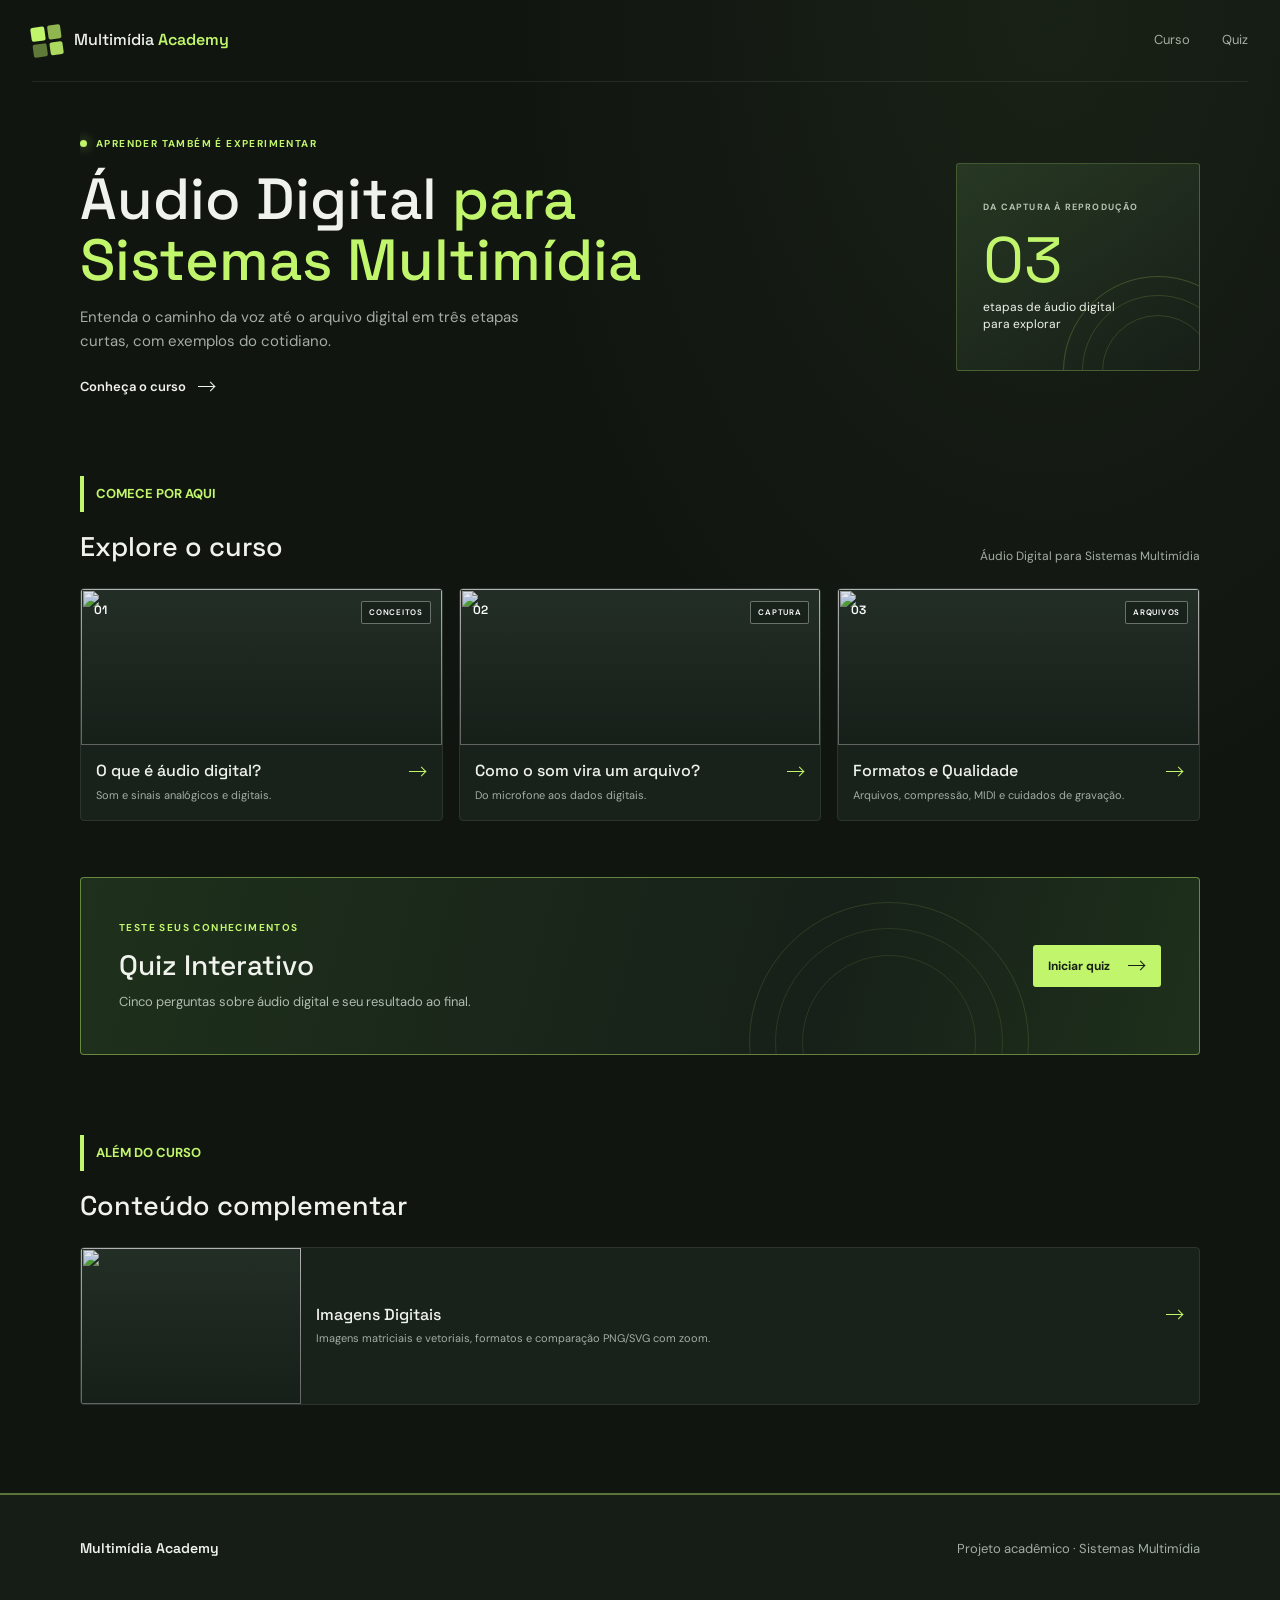
==== index.html @ 7806ca83 "feat: implementa estrutura educacional, navegação interativa e quiz do Multimídia Academy" ====
<!doctype html>
<html lang="pt-BR">
  <head>
    <meta charset="utf-8">
    <meta name="viewport" content="width=device-width, initial-scale=1">
    <meta name="theme-color" content="#101510">
    <meta name="description" content="Áudio Digital para Sistemas Multimídia em três etapas: conceitos essenciais, digitalização e formatos e qualidade.">
    <title>Áudio Digital para Sistemas Multimídia | Multimídia Academy</title>
    <link rel="preconnect" href="https://fonts.googleapis.com">
    <link rel="preconnect" href="https://fonts.gstatic.com" crossorigin>
    <link href="https://fonts.googleapis.com/css2?family=DM+Sans:wght@400;500;600;700&family=Space+Grotesk:wght@400;500;600;700&display=swap" rel="stylesheet">
    <link rel="stylesheet" href="css/style.css">
    <script src="js/main.js" defer></script>
  </head>
  <body class="home-page">
    <a class="skip-link" href="#main-content">Pular para o conteúdo</a>

    <header class="site-header">
      <a class="brand" href="#top" aria-label="Multimídia Academy, página inicial">
        <span class="brand-mark" aria-hidden="true"><span></span><span></span><span></span><span></span></span>
        <span class="brand-name">Multimídia <strong>Academy</strong></span>
      </a>
      <nav class="main-nav" aria-label="Navegação principal">
        <a href="#trilhas">Curso</a>
        <a href="#quiz">Quiz</a>
      </nav>
    </header>

    <main id="main-content">
      <section class="hero page-width" id="top" aria-labelledby="hero-title">
        <div class="hero-copy">
          <p class="eyebrow"><span class="status-dot" aria-hidden="true"></span> APRENDER TAMBÉM É EXPERIMENTAR</p>
          <h1 id="hero-title">Áudio Digital <span>para Sistemas Multimídia</span></h1>
          <p class="hero-description">Entenda o caminho da voz até o arquivo digital em três etapas curtas, com exemplos do cotidiano.</p>
          <a class="text-link" href="modules/audio-digital.html">Conheça o curso <span class="link-arrow" aria-hidden="true"></span></a>
        </div>
        <div class="hero-note" aria-label="Três etapas para entender o áudio digital">
          <span class="hero-note-label">DA CAPTURA À REPRODUÇÃO</span>
          <span class="hero-note-number">03</span>
          <span class="hero-note-caption">etapas de áudio digital<br>para explorar</span>
          <span class="hero-note-orbit" aria-hidden="true"></span>
        </div>
      </section>

      <section class="trails-section page-width" id="trilhas" aria-labelledby="trails-title">
        <div class="section-heading">
          <div>
            <p class="eyebrow section-eyebrow">COMECE POR AQUI</p>
            <h2 id="trails-title">Explore o curso</h2>
          </div>
          <p class="section-description">Áudio Digital para Sistemas Multimídia</p>
        </div>

        <div class="trail-grid">
          <a class="trail-card" href="modules/audio-digital.html#fundamentals" aria-label="O que é áudio digital?">
            <span class="trail-image-wrap">
              <img src="https://images.unsplash.com/photo-1598488035139-bdbb2231ce04?auto=format&amp;fit=crop&amp;w=900&amp;q=82" data-local-src="assets/images/raster/audio-studio.jpg" alt="" loading="lazy">
              <span class="trail-number">01</span>
              <span class="trail-tag">CONCEITOS</span>
            </span>
            <span class="trail-card-content">
              <span class="trail-title-row"><span class="trail-title">O que é áudio digital?</span><span class="card-arrow" aria-hidden="true"></span></span>
              <span class="trail-description">Som e sinais analógicos e digitais.</span>
            </span>
          </a>

          <a class="trail-card" href="modules/audio-digital.html#recording-digitization" aria-label="Como o som vira um arquivo?">
            <span class="trail-image-wrap">
              <img src="https://images.unsplash.com/photo-1598488035139-bdbb2231ce04?auto=format&amp;fit=crop&amp;w=900&amp;q=82" data-local-src="assets/images/raster/audio-studio.jpg" alt="" loading="lazy">
              <span class="trail-number">02</span>
              <span class="trail-tag">CAPTURA</span>
            </span>
            <span class="trail-card-content">
              <span class="trail-title-row"><span class="trail-title">Como o som vira um arquivo?</span><span class="card-arrow" aria-hidden="true"></span></span>
              <span class="trail-description">Do microfone aos dados digitais.</span>
            </span>
          </a>

          <a class="trail-card" href="modules/audio-digital.html#formats-compression" aria-label="Formatos e Qualidade">
            <span class="trail-image-wrap">
              <img src="https://images.unsplash.com/photo-1634017839464-5c339ebe3cb4?auto=format&amp;fit=crop&amp;w=900&amp;q=82" data-local-src="assets/images/raster/digital-animation.jpg" alt="" loading="lazy">
              <span class="trail-number">03</span>
              <span class="trail-tag">ARQUIVOS</span>
            </span>
            <span class="trail-card-content">
              <span class="trail-title-row"><span class="trail-title">Formatos e Qualidade</span><span class="card-arrow" aria-hidden="true"></span></span>
              <span class="trail-description">Arquivos, compressão, MIDI e cuidados de gravação.</span>
            </span>
          </a>

        </div>
      </section>

      <section class="quiz-section page-width" id="quiz" aria-labelledby="quiz-title">
        <div class="quiz-panel">
          <div class="quiz-copy">
            <p class="eyebrow quiz-eyebrow">TESTE SEUS CONHECIMENTOS</p>
            <h2 id="quiz-title">Quiz Interativo</h2>
            <p>Cinco perguntas sobre áudio digital e seu resultado ao final.</p>
          </div>
          <div class="quiz-action">
            <a class="quiz-button" href="quiz.html">
              Iniciar quiz <span class="card-arrow" aria-hidden="true"></span>
            </a>
          </div>
          <span class="quiz-decoration" aria-hidden="true"></span>
        </div>
      </section>

      <section class="trails-section page-width" aria-labelledby="complement-title">
        <div class="section-heading">
          <div>
            <p class="eyebrow section-eyebrow">ALÉM DO CURSO</p>
            <h2 id="complement-title">Conteúdo complementar</h2>
          </div>
        </div>
        <a class="trail-card home-complement-link" href="modules/digital-images.html" aria-label="Abrir módulo de Imagens Digitais">
          <span class="trail-image-wrap">
            <img src="https://images.unsplash.com/photo-1516035069371-29a1b244cc32?auto=format&amp;fit=crop&amp;w=900&amp;q=82" data-local-src="assets/images/raster/photography-camera.jpg" alt="" loading="lazy">
          </span>
          <span class="trail-card-content">
            <span class="trail-title-row"><span class="trail-title">Imagens Digitais</span><span class="card-arrow" aria-hidden="true"></span></span>
            <span class="trail-description">Imagens matriciais e vetoriais, formatos e comparação PNG/SVG com zoom.</span>
          </span>
        </a>
      </section>
    </main>

    <footer class="site-footer page-width">
      <a class="footer-brand" href="#top">Multimídia Academy</a>
      <span class="footer-context">Projeto acadêmico · Sistemas Multimídia</span>
    </footer>

    <div class="toast" role="status" aria-live="polite" aria-atomic="true"></div>
  </body>
</html>
---- css/style.css ----
:root {
  color-scheme: dark;
  --color-bg: #101510;
  --color-panel: #19211b;
  --color-panel-hover: #202b22;
  --color-line: #2b352d;
  --color-text: #f0f3ed;
  --color-muted: #a4ada3;
  --color-green: #c1f56b;
  --color-green-dark: #192613;
  --font-body: "DM Sans", sans-serif;
  --font-display: "Space Grotesk", sans-serif;
}

* {
  box-sizing: border-box;
}

html {
  scroll-behavior: smooth;
  scroll-padding-top: 88px;
}

body {
  margin: 0;
  background:
    radial-gradient(ellipse at 82% 0%, rgba(86, 117, 67, 0.13), transparent 34rem),
    var(--color-bg);
  color: var(--color-text);
  font-family: var(--font-body);
  font-size: 15px;
  line-height: 1.55;
}

button,
a {
  color: inherit;
  font: inherit;
}

a {
  text-decoration: none;
}

button:focus-visible,
a:focus-visible {
  outline: 2px solid var(--color-green);
  outline-offset: 4px;
}

.page-width {
  width: min(1120px, calc(100% - 64px));
  margin-inline: auto;
}

.skip-link {
  position: absolute;
  z-index: 5;
  top: 12px;
  left: 12px;
  padding: 10px 14px;
  transform: translateY(-160%);
  border-radius: 4px;
  background: var(--color-green);
  color: var(--color-green-dark);
  font-weight: 700;
}

.skip-link:focus {
  transform: translateY(0);
}

.site-header {
  display: flex;
  width: min(1248px, calc(100% - 64px));
  height: 82px;
  align-items: center;
  justify-content: space-between;
  margin-inline: auto;
  border-bottom: 1px solid rgba(164, 173, 163, 0.13);
}

.brand {
  display: inline-flex;
  align-items: center;
  gap: 12px;
}

.brand-mark {
  display: grid;
  width: 30px;
  height: 30px;
  grid-template-columns: repeat(2, 1fr);
  gap: 3px;
  transform: rotate(-8deg);
}

.brand-mark span {
  border-radius: 2px;
  background: var(--color-green);
}

.brand-mark span:nth-child(2) {
  opacity: 0.72;
}

.brand-mark span:nth-child(3) {
  opacity: 0.45;
}

.brand-mark span:nth-child(4) {
  opacity: 0.88;
}

.brand-name {
  font-family: var(--font-display);
  font-size: 16px;
  font-weight: 500;
}

.brand-name strong {
  color: var(--color-green);
  font-weight: 600;
}

.main-nav {
  display: flex;
  align-items: center;
  gap: 32px;
  color: var(--color-muted);
  font-size: 13px;
}

.main-nav a {
  transition: color 180ms ease;
}

.main-nav a:hover {
  color: var(--color-green);
}

.hero {
  position: relative;
  display: flex;
  min-height: 340px;
  align-items: center;
  justify-content: space-between;
  gap: 48px;
  padding-block: 54px 58px;
  overflow: hidden;
}

.hero-copy {
  position: relative;
  z-index: 1;
  max-width: 660px;
}

.eyebrow {
  margin: 0;
  color: var(--color-green);
  font-size: 10px;
  font-weight: 700;
  letter-spacing: 1.4px;
}

.hero .eyebrow {
  display: flex;
  align-items: center;
  gap: 9px;
}

.status-dot {
  width: 7px;
  height: 7px;
  border-radius: 50%;
  background: var(--color-green);
  box-shadow: 0 0 12px rgba(193, 245, 107, 0.65);
}

h1,
h2,
p {
  margin-top: 0;
}

h1,
h2 {
  font-family: var(--font-display);
  letter-spacing: 0;
}

h1 {
  max-width: 650px;
  margin: 17px 0 15px;
  font-size: clamp(38px, 5vw, 58px);
  font-weight: 500;
  line-height: 1.06;
}

h1 span {
  color: var(--color-green);
}

.hero-description {
  max-width: 490px;
  margin-bottom: 22px;
  color: var(--color-muted);
  font-size: 15px;
}

.text-link {
  display: inline-flex;
  align-items: center;
  gap: 12px;
  color: var(--color-text);
  font-size: 13px;
  font-weight: 600;
}

.text-link .link-arrow {
  transition: transform 180ms ease;
}

.text-link:hover .link-arrow {
  transform: translateX(4px);
}

.link-arrow,
.card-arrow {
  position: relative;
  display: inline-block;
  width: 18px;
  height: 12px;
  flex: 0 0 auto;
}

.link-arrow::before,
.card-arrow::before {
  position: absolute;
  top: 5px;
  left: 0;
  width: 16px;
  height: 1px;
  background: currentColor;
  content: "";
}

.link-arrow::after,
.card-arrow::after {
  position: absolute;
  top: 2px;
  right: 2px;
  width: 6px;
  height: 6px;
  transform: rotate(45deg);
  border-top: 1px solid currentColor;
  border-right: 1px solid currentColor;
  content: "";
}

.hero-note {
  position: relative;
  display: flex;
  width: 244px;
  height: 208px;
  flex: 0 0 auto;
  flex-direction: column;
  justify-content: center;
  padding: 26px;
  overflow: hidden;
  border: 1px solid rgba(193, 245, 107, 0.23);
  border-radius: 3px;
  background: linear-gradient(145deg, rgba(43, 62, 39, 0.82), rgba(25, 33, 27, 0.58));
}

.hero-note-label {
  position: relative;
  z-index: 1;
  color: #b6c1b2;
  font-size: 9px;
  font-weight: 700;
  letter-spacing: 1.2px;
}

.hero-note-number {
  position: relative;
  z-index: 1;
  margin-top: 13px;
  color: var(--color-green);
  font-family: var(--font-display);
  font-size: 64px;
  line-height: 1;
}

.hero-note-caption {
  position: relative;
  z-index: 1;
  margin-top: 7px;
  color: var(--color-text);
  font-size: 12px;
  line-height: 1.4;
}

.hero-note-orbit {
  position: absolute;
  right: -54px;
  bottom: -96px;
  width: 190px;
  height: 190px;
  border: 1px solid rgba(193, 245, 107, 0.22);
  border-radius: 50%;
}

.hero-note-orbit::before,
.hero-note-orbit::after {
  position: absolute;
  inset: 18px;
  border: 1px solid rgba(193, 245, 107, 0.15);
  border-radius: 50%;
  content: "";
}

.hero-note-orbit::after {
  inset: 38px;
}

.trails-section {
  padding-block: 20px 56px;
}

.section-heading {
  display: flex;
  align-items: end;
  justify-content: space-between;
  gap: 24px;
  margin-bottom: 20px;
}

.section-eyebrow {
  margin-bottom: 5px;
  color: #93a08f;
}

.section-heading h2,
.quiz-copy h2 {
  margin-bottom: 0;
  font-size: 27px;
  font-weight: 500;
}

.section-description {
  margin-bottom: 3px;
  color: var(--color-muted);
  font-size: 12px;
}

.trail-grid {
  display: grid;
  grid-template-columns: repeat(4, minmax(0, 1fr));
  gap: 16px;
}

.trail-card {
  min-width: 0;
  padding: 0;
  overflow: hidden;
  border: 1px solid var(--color-line);
  border-radius: 4px;
  background: var(--color-panel);
  cursor: pointer;
  text-align: left;
  transition: transform 200ms ease, border-color 200ms ease, background-color 200ms ease;
}

.trail-card:hover {
  transform: translateY(-4px);
  border-color: rgba(193, 245, 107, 0.58);
  background: var(--color-panel-hover);
}

.trail-image-wrap {
  position: relative;
  display: block;
  height: 156px;
  overflow: hidden;
  background: #253128;
}

.trail-image-wrap::after {
  position: absolute;
  inset: 0;
  background: linear-gradient(180deg, rgba(9, 14, 10, 0.08), rgba(9, 14, 10, 0.52));
  content: "";
}

.trail-image-wrap img {
  width: 100%;
  height: 100%;
  object-fit: cover;
  transition: transform 350ms ease;
}

.trail-card:hover .trail-image-wrap img {
  transform: scale(1.045);
}

.trail-number,
.trail-tag {
  position: absolute;
  z-index: 1;
  top: 12px;
  color: #fff;
  font-size: 10px;
  font-weight: 600;
}

.trail-number {
  left: 13px;
  font-family: var(--font-display);
  font-size: 12px;
}

.trail-tag {
  right: 11px;
  padding: 4px 7px;
  border: 1px solid rgba(255, 255, 255, 0.36);
  border-radius: 2px;
  background: rgba(10, 14, 11, 0.36);
  font-size: 8px;
  letter-spacing: 0.7px;
}

.trail-card-content {
  display: block;
  padding: 14px 15px 16px;
}

.trail-title-row {
  display: flex;
  align-items: center;
  justify-content: space-between;
  gap: 8px;
}

.trail-title {
  font-family: var(--font-display);
  font-size: 18px;
  font-weight: 500;
}

.trail-card .card-arrow {
  color: var(--color-green);
  transition: transform 180ms ease;
}

.trail-card:hover .card-arrow {
  transform: translateX(3px);
}

.trail-description {
  display: block;
  margin-top: 3px;
  color: var(--color-muted);
  font-size: 11px;
}

.quiz-section {
  padding-bottom: 60px;
}

.quiz-panel {
  position: relative;
  display: flex;
  min-height: 178px;
  align-items: center;
  justify-content: space-between;
  gap: 28px;
  padding: 30px 38px;
  overflow: hidden;
  border: 1px solid rgba(193, 245, 107, 0.45);
  border-radius: 4px;
  background:
    linear-gradient(105deg, rgba(31, 49, 28, 0.98), rgba(23, 33, 25, 0.98) 66%, rgba(31, 49, 28, 0.98));
}

.quiz-copy,
.quiz-action {
  position: relative;
  z-index: 1;
}

.quiz-eyebrow {
  margin-bottom: 8px;
}

.quiz-copy h2 {
  margin-bottom: 5px;
  font-size: 28px;
}

.quiz-copy p:last-child {
  margin-bottom: 0;
  color: #b0bbb0;
  font-size: 13px;
}

.quiz-action {
  display: flex;
  flex-direction: column;
  align-items: flex-start;
  gap: 13px;
}

.coming-soon {
  display: inline-flex;
  align-items: center;
  gap: 7px;
  color: #c6d0c3;
  font-size: 9px;
  font-weight: 700;
  letter-spacing: 1px;
}

.coming-soon span {
  width: 6px;
  height: 6px;
  border-radius: 50%;
  background: var(--color-green);
}

.quiz-button {
  display: inline-flex;
  min-height: 42px;
  align-items: center;
  gap: 18px;
  padding: 0 15px;
  border: 0;
  border-radius: 3px;
  background: var(--color-green);
  color: #172012;
  cursor: pointer;
  font-size: 12px;
  font-weight: 700;
  transition: transform 180ms ease, background-color 180ms ease;
}

.quiz-button:hover {
  transform: translateY(-2px);
  background: #d3ff8b;
}

.quiz-button .card-arrow {
  color: #172012;
}

.quiz-decoration {
  position: absolute;
  right: 170px;
  bottom: -128px;
  width: 280px;
  height: 280px;
  border: 1px solid rgba(193, 245, 107, 0.13);
  border-radius: 50%;
}

.quiz-decoration::before,
.quiz-decoration::after {
  position: absolute;
  inset: 25px;
  border: 1px solid rgba(193, 245, 107, 0.11);
  border-radius: 50%;
  content: "";
}

.quiz-decoration::after {
  inset: 52px;
}

.site-footer {
  display: flex;
  min-height: 110px;
  align-items: center;
  justify-content: space-between;
  flex-wrap: wrap;
  gap: 16px 24px;
  border-top: 2px solid rgba(193, 245, 107, 0.4);
  background: #151d16;
  color: var(--color-muted);
  font-size: 13px;
}

.site-footer.page-width {
  width: 100%;
  margin-top: 32px;
  padding: 24px max(18px, calc((100% - 1120px) / 2));
}

.site-footer a {
  display: inline-flex;
  min-height: 44px;
  align-items: center;
}

.footer-context {
  overflow-wrap: anywhere;
}

.footer-brand {
  color: var(--color-text);
  font-family: var(--font-display);
  font-size: 14px;
  font-weight: 600;
}

.toast {
  position: fixed;
  z-index: 4;
  right: 24px;
  bottom: 24px;
  max-width: min(360px, calc(100% - 32px));
  padding: 12px 16px;
  transform: translateY(12px);
  border: 1px solid var(--color-line);
  border-radius: 4px;
  background: #202a21;
  box-shadow: 0 12px 40px rgba(0, 0, 0, 0.28);
  color: var(--color-text);
  font-size: 13px;
  opacity: 0;
  pointer-events: none;
  transition: opacity 180ms ease, transform 180ms ease;
}

.toast.is-visible {
  transform: translateY(0);
  opacity: 1;
}

@media (max-width: 900px) {
  .trail-grid {
    grid-template-columns: repeat(2, minmax(0, 1fr));
  }

  .trail-image-wrap {
    height: 190px;
  }
}

@media (max-width: 620px) {
  .page-width,
  .site-header {
    width: calc(100% - 36px);
  }

  .site-header {
    height: 70px;
  }

  .brand {
    gap: 9px;
  }

  .brand-name {
    font-size: 14px;
  }

  .brand-mark {
    width: 25px;
    height: 25px;
  }

  .main-nav {
    gap: 17px;
    font-size: 12px;
  }

  .hero {
    min-height: 0;
    padding-block: 55px 42px;
  }

  h1 {
    max-width: 500px;
    font-size: 42px;
  }

  .hero-note {
    display: none;
  }

  .hero-description {
    max-width: 410px;
    font-size: 14px;
  }

  .trails-section {
    padding-top: 13px;
    padding-bottom: 44px;
  }

  .section-heading {
    align-items: flex-start;
    flex-direction: column;
    gap: 6px;
  }

  .section-heading h2,
  .quiz-copy h2 {
    font-size: 25px;
  }

  .section-description {
    margin-bottom: 0;
  }

  .trail-grid {
    gap: 11px;
  }

  .trail-image-wrap {
    height: 138px;
  }

  .trail-card-content {
    padding: 12px 11px 14px;
  }

  .trail-title {
    font-size: 16px;
  }

  .trail-description {
    min-height: 32px;
    font-size: 10px;
  }

  .quiz-section {
    padding-bottom: 42px;
  }

  .quiz-panel {
    min-height: 0;
    align-items: flex-start;
    flex-direction: column;
    gap: 20px;
    padding: 24px;
  }

  .quiz-decoration {
    right: -110px;
    bottom: -175px;
  }

  .site-footer {
    min-height: 110px;
    gap: 12px;
    font-size: 13px;
  }
}

@media (max-width: 380px) {
  .page-width,
  .site-header {
    width: calc(100% - 28px);
  }

  .brand-name {
    font-size: 12px;
  }

  .main-nav {
    gap: 11px;
    font-size: 11px;
  }

  h1 {
    font-size: 37px;
  }

  .trail-image-wrap {
    height: 118px;
  }

  .trail-tag {
    right: 7px;
    font-size: 7px;
  }
}

.home-page .hero-copy {
  min-width: 0;
}

.home-page h1 {
  overflow-wrap: anywhere;
}

.home-page .trail-grid {
  grid-template-columns: repeat(3, minmax(0, 1fr));
}

.home-page .trail-title {
  font-size: 16px;
  overflow-wrap: anywhere;
}

.home-page .home-complement-link {
  display: grid;
  grid-template-columns: 220px minmax(0, 1fr);
  align-items: center;
}

@media (max-width: 1100px) {
  .home-page .trail-grid {
    grid-template-columns: repeat(3, minmax(0, 1fr));
  }
}

@media (max-width: 900px) {
  .home-page .trail-grid {
    grid-template-columns: repeat(2, minmax(0, 1fr));
  }
}

@media (max-width: 620px) {
  .home-page .trail-grid,
  .home-page .home-complement-link {
    grid-template-columns: minmax(0, 1fr);
  }
}

.audio-section > .eyebrow,
.module-section .module-section-heading > .eyebrow,
.section-heading > div > .section-eyebrow {
  margin: 0 0 14px;
  padding: 8px 0 8px 12px;
  border-left: 4px solid var(--color-green);
  color: var(--color-green);
  font-size: 13px;
  font-weight: 700;
  letter-spacing: 0;
}

.audio-section + .audio-section,
.module-section + .module-section {
  margin-top: 20px;
  padding-top: 36px;
  border-top: 2px solid rgba(193, 245, 107, 0.35);
}

@media (prefers-reduced-motion: reduce) {
  *,
  *::before,
  *::after {
    scroll-behavior: auto !important;
    transition-duration: 0.01ms !important;
  }
}
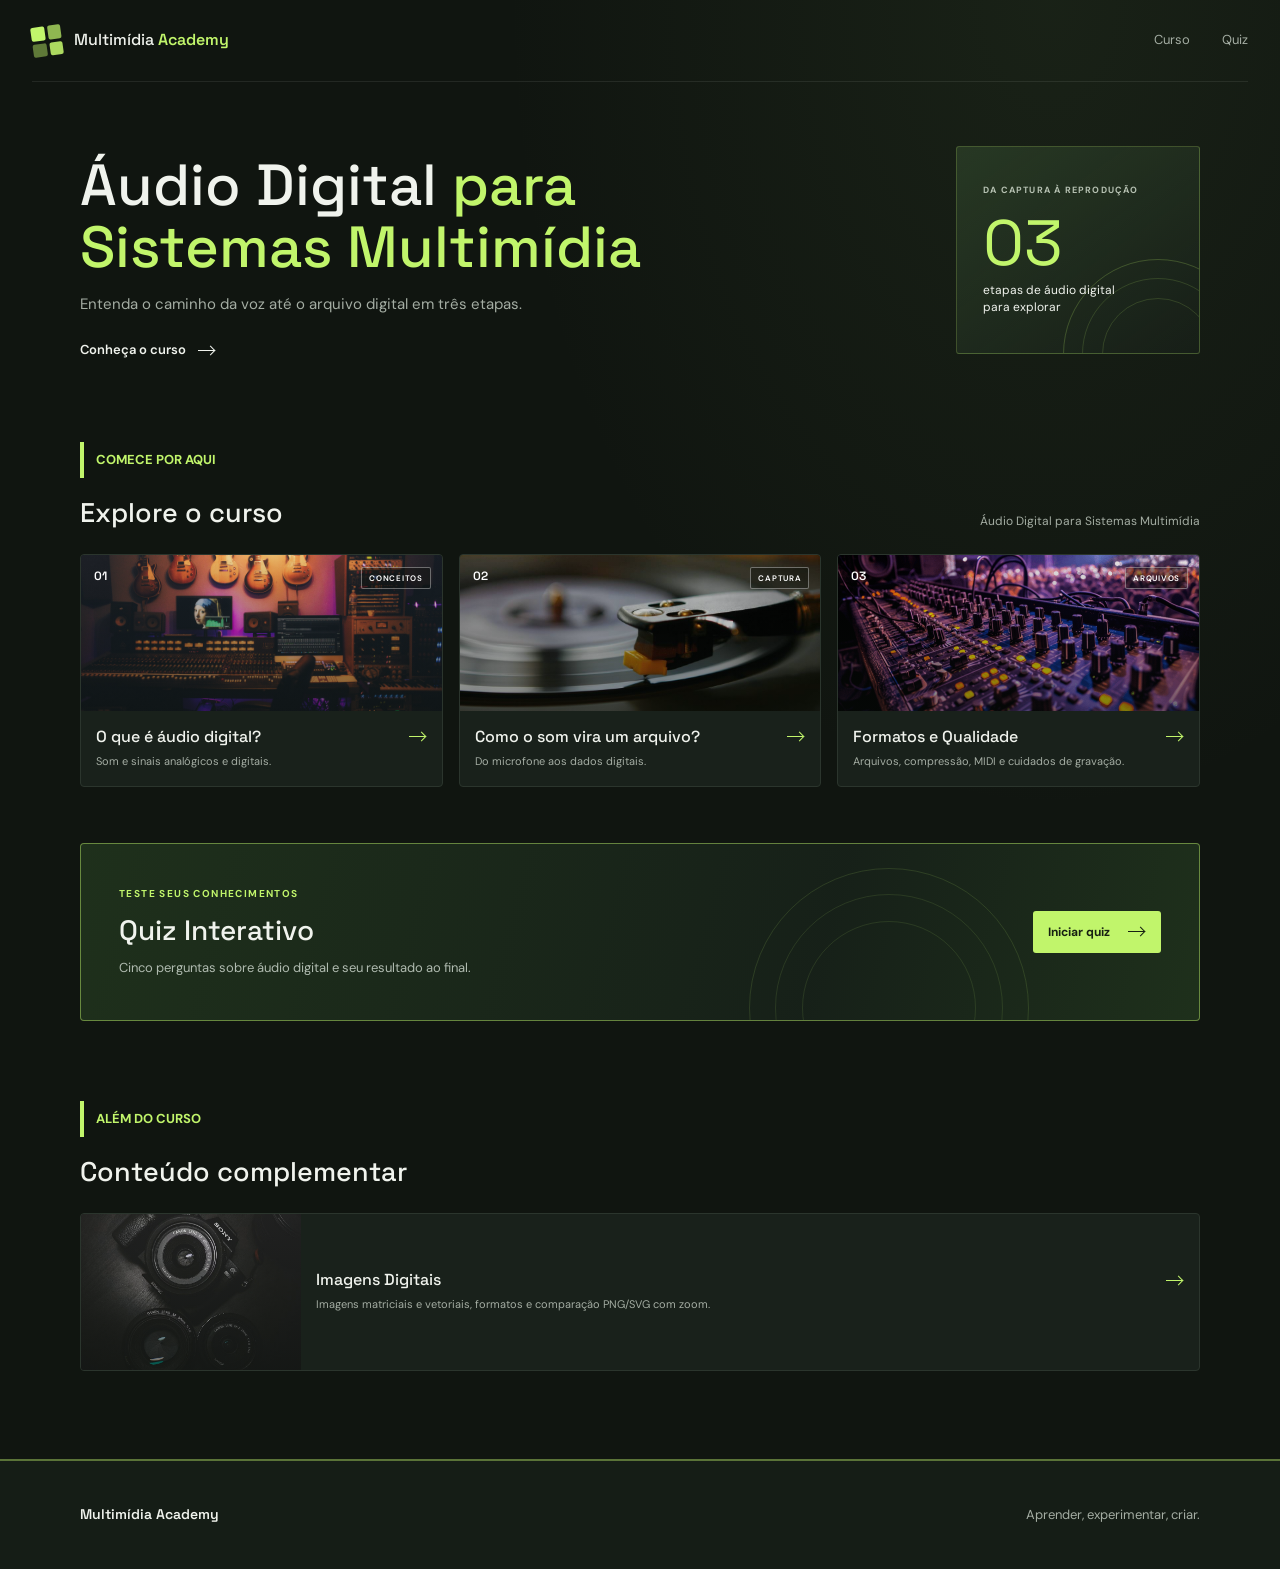
==== commit ea6fd872: "update images" ====
--- a/index.html
+++ b/index.html
@@ -29,9 +29,8 @@
     <main id="main-content">
       <section class="hero page-width" id="top" aria-labelledby="hero-title">
         <div class="hero-copy">
-          <p class="eyebrow"><span class="status-dot" aria-hidden="true"></span> APRENDER TAMBÉM É EXPERIMENTAR</p>
           <h1 id="hero-title">Áudio Digital <span>para Sistemas Multimídia</span></h1>
-          <p class="hero-description">Entenda o caminho da voz até o arquivo digital em três etapas curtas, com exemplos do cotidiano.</p>
+          <p class="hero-description">Entenda o caminho da voz até o arquivo digital em três etapas.</p>
           <a class="text-link" href="modules/audio-digital.html">Conheça o curso <span class="link-arrow" aria-hidden="true"></span></a>
         </div>
         <div class="hero-note" aria-label="Três etapas para entender o áudio digital">
@@ -54,7 +53,7 @@
         <div class="trail-grid">
           <a class="trail-card" href="modules/audio-digital.html#fundamentals" aria-label="O que é áudio digital?">
             <span class="trail-image-wrap">
-              <img src="https://images.unsplash.com/photo-1598488035139-bdbb2231ce04?auto=format&amp;fit=crop&amp;w=900&amp;q=82" data-local-src="assets/images/raster/audio-studio.jpg" alt="" loading="lazy">
+              <img src="assets/images/como-som.jpg" alt="" loading="lazy">
               <span class="trail-number">01</span>
               <span class="trail-tag">CONCEITOS</span>
             </span>
@@ -66,7 +65,7 @@
 
           <a class="trail-card" href="modules/audio-digital.html#recording-digitization" aria-label="Como o som vira um arquivo?">
             <span class="trail-image-wrap">
-              <img src="https://images.unsplash.com/photo-1598488035139-bdbb2231ce04?auto=format&amp;fit=crop&amp;w=900&amp;q=82" data-local-src="assets/images/raster/audio-studio.jpg" alt="" loading="lazy">
+              <img src="assets/images/som-arquivo.jpg" alt="" loading="lazy">
               <span class="trail-number">02</span>
               <span class="trail-tag">CAPTURA</span>
             </span>
@@ -78,7 +77,7 @@
 
           <a class="trail-card" href="modules/audio-digital.html#formats-compression" aria-label="Formatos e Qualidade">
             <span class="trail-image-wrap">
-              <img src="https://images.unsplash.com/photo-1634017839464-5c339ebe3cb4?auto=format&amp;fit=crop&amp;w=900&amp;q=82" data-local-src="assets/images/raster/digital-animation.jpg" alt="" loading="lazy">
+              <img src="assets/images/som-formatos.jpg" alt="" loading="lazy">
               <span class="trail-number">03</span>
               <span class="trail-tag">ARQUIVOS</span>
             </span>
@@ -116,7 +115,7 @@
         </div>
         <a class="trail-card home-complement-link" href="modules/digital-images.html" aria-label="Abrir módulo de Imagens Digitais">
           <span class="trail-image-wrap">
-            <img src="https://images.unsplash.com/photo-1516035069371-29a1b244cc32?auto=format&amp;fit=crop&amp;w=900&amp;q=82" data-local-src="assets/images/raster/photography-camera.jpg" alt="" loading="lazy">
+            <img src="assets/images/imagens-digitais-camera.jpg" alt="" loading="lazy">
           </span>
           <span class="trail-card-content">
             <span class="trail-title-row"><span class="trail-title">Imagens Digitais</span><span class="card-arrow" aria-hidden="true"></span></span>
@@ -128,7 +127,7 @@
 
     <footer class="site-footer page-width">
       <a class="footer-brand" href="#top">Multimídia Academy</a>
-      <span class="footer-context">Projeto acadêmico · Sistemas Multimídia</span>
+      <span>Aprender, experimentar, criar.</span>
     </footer>
 
     <div class="toast" role="status" aria-live="polite" aria-atomic="true"></div>
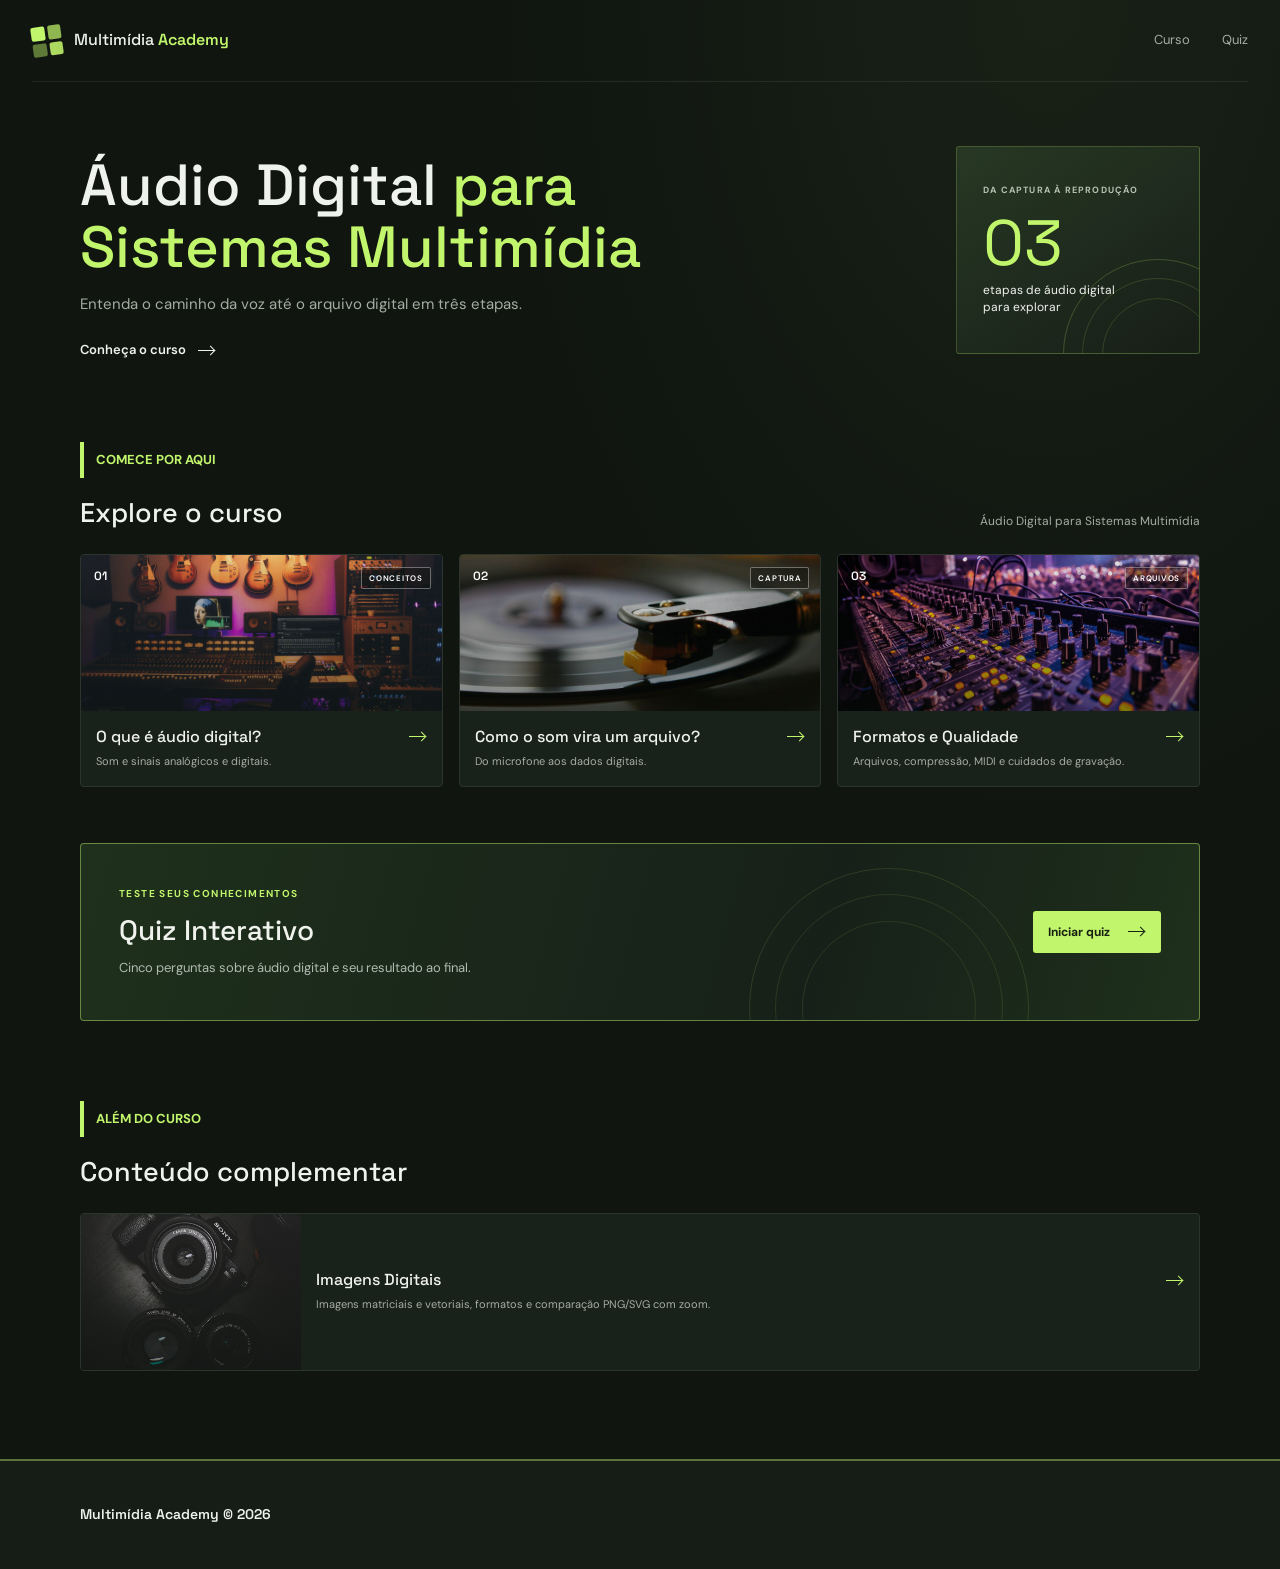
==== commit 1e123991: "adjust footer" ====
--- a/index.html
+++ b/index.html
@@ -126,8 +126,7 @@
     </main>
 
     <footer class="site-footer page-width">
-      <a class="footer-brand" href="#top">Multimídia Academy</a>
-      <span>Aprender, experimentar, criar.</span>
+      <a class="footer-brand" href="#top">Multimídia Academy © 2026</a>
     </footer>
 
     <div class="toast" role="status" aria-live="polite" aria-atomic="true"></div>
